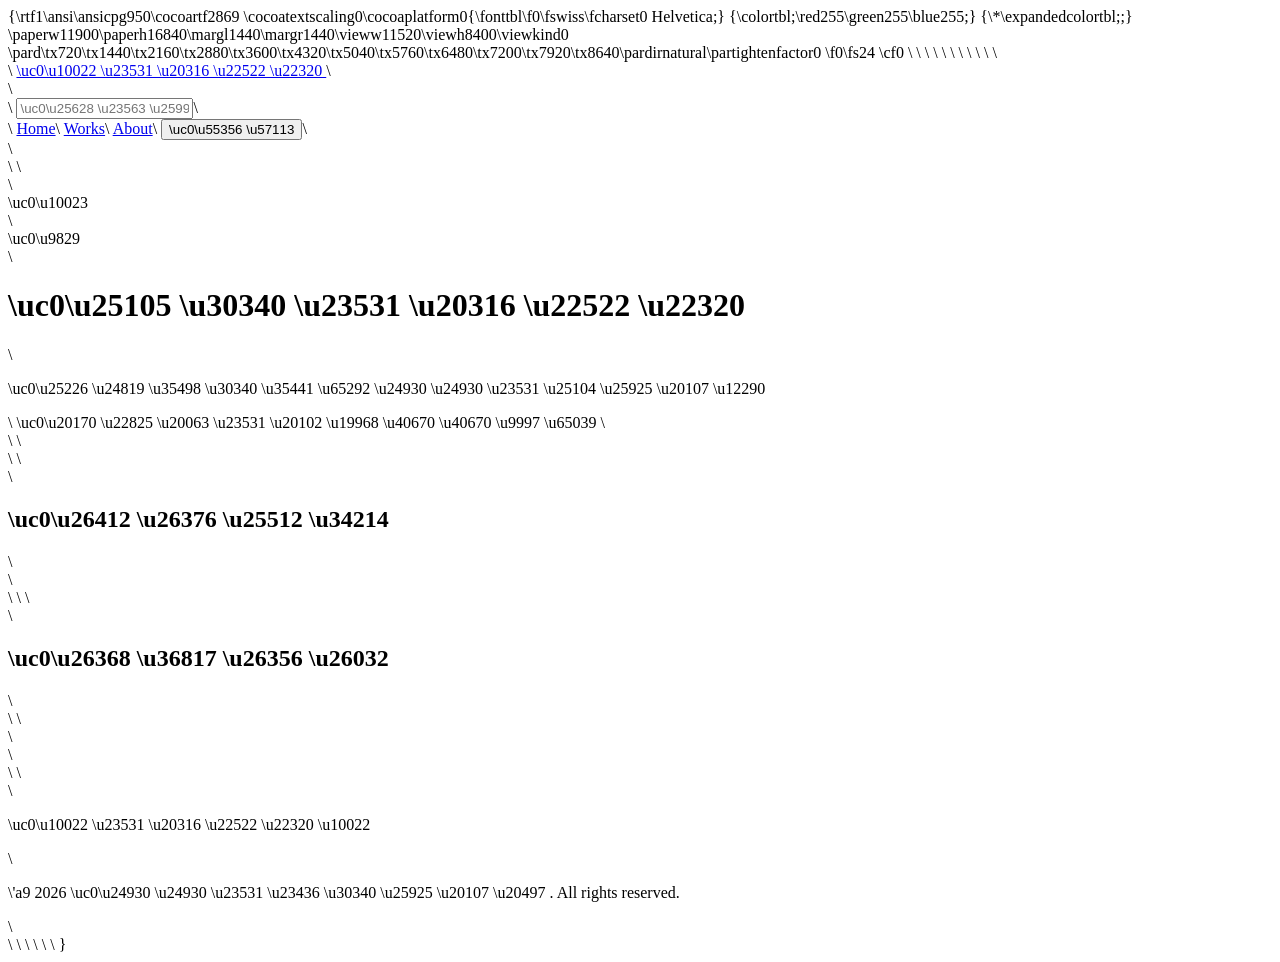
==== index.html @ 7deb7a11 "Add files via upload" ====
{\rtf1\ansi\ansicpg950\cocoartf2869
\cocoatextscaling0\cocoaplatform0{\fonttbl\f0\fswiss\fcharset0 Helvetica;}
{\colortbl;\red255\green255\blue255;}
{\*\expandedcolortbl;;}
\paperw11900\paperh16840\margl1440\margr1440\vieww11520\viewh8400\viewkind0
\pard\tx720\tx1440\tx2160\tx2880\tx3600\tx4320\tx5040\tx5760\tx6480\tx7200\tx7920\tx8640\pardirnatural\partightenfactor0

\f0\fs24 \cf0 <!DOCTYPE html>\
<html lang="zh-Hant">\
<head>\
    <meta charset="UTF-8">\
    <meta name="viewport" content="width=device-width, initial-scale=1.0">\
    <title>\uc0\u25105 \u30340 \u23531 \u20316 \u22522 \u22320 \u65372 \u39318 \u38913 </title>\
    <meta name="description" content="\uc0\u25226 \u24819 \u35498 \u30340 \u35441 \u65292 \u24930 \u24930 \u23531 \u25104 \u25925 \u20107 \u12290 \u36889 \u35041 \u25910 \u34255 \u33879 \u25105 \u30340 \u23567 \u35498 \u33287 \u38568 \u31558 \u12290 ">\
    <meta property="og:title" content="\uc0\u25105 \u30340 \u23531 \u20316 \u22522 \u22320 ">\
    <link rel="stylesheet" href="css/style.css">\
</head>\
<body>\
    <nav class="navbar">\
        <a href="index.html" class="logo">\uc0\u10022  \u23531 \u20316 \u22522 \u22320 </a>\
        <div class="nav-links">\
            <div class="search-box">\
                <input type="text" id="searchInput" placeholder="\uc0\u25628 \u23563 \u25991 \u31456 \u25110 \u20316 \u21697 ...">\
            </div>\
            <a href="index.html">Home</a>\
            <a href="works.html">Works</a>\
            <a href="about.html">About</a>\
            <button id="themeToggle" class="theme-btn">\uc0\u55356 \u57113 </button>\
        </div>\
    </nav>\
\
    <header class="hero">\
        <div class="pixel-decor star-1">\uc0\u10023 </div>\
        <div class="pixel-decor heart-1">\uc0\u9829 </div>\
        <h1>\uc0\u25105 \u30340 \u23531 \u20316 \u22522 \u22320 </h1>\
        <p>\uc0\u25226 \u24819 \u35498 \u30340 \u35441 \u65292 \u24930 \u24930 \u23531 \u25104 \u25925 \u20107 \u12290 </p>\
        <span class="cute-tag">\uc0\u20170 \u22825 \u20063 \u23531 \u20102 \u19968 \u40670 \u40670  \u9997 \u65039 </span>\
    </header>\
\
    <main class="container">\
        <!-- \uc0\u25512 \u34214 \u20316 \u21697  -->\
        <section id="featured-section" class="section">\
            <h2 class="section-title">\uc0\u26412 \u26376 \u25512 \u34214 </h2>\
            <div id="featured-container"></div>\
        </section>\
\
        <!-- \uc0\u26368 \u26032 \u25991 \u31456  -->\
        <section class="section">\
            <h2 class="section-title">\uc0\u26368 \u36817 \u26356 \u26032 </h2>\
            <div class="cards-grid" id="latest-articles">\
                <!-- \uc0\u30001  JS \u33258 \u21205 \u29986 \u29983  -->\
            </div>\
        </section>\
    </main>\
\
    <footer>\
        <p>\uc0\u10022  \u23531 \u20316 \u22522 \u22320  \u10022 </p>\
        <p class="copyright">\'a9 2026 \uc0\u24930 \u24930 \u23531 \u23436 \u30340 \u25925 \u20107 \u20497 . All rights reserved.</p>\
    </footer>\
\
    <script src="js/data.js"></script>\
    <script src="js/main.js"></script>\
    <script>document.addEventListener('DOMContentLoaded', initHome);</script>\
</body>\
</html>}
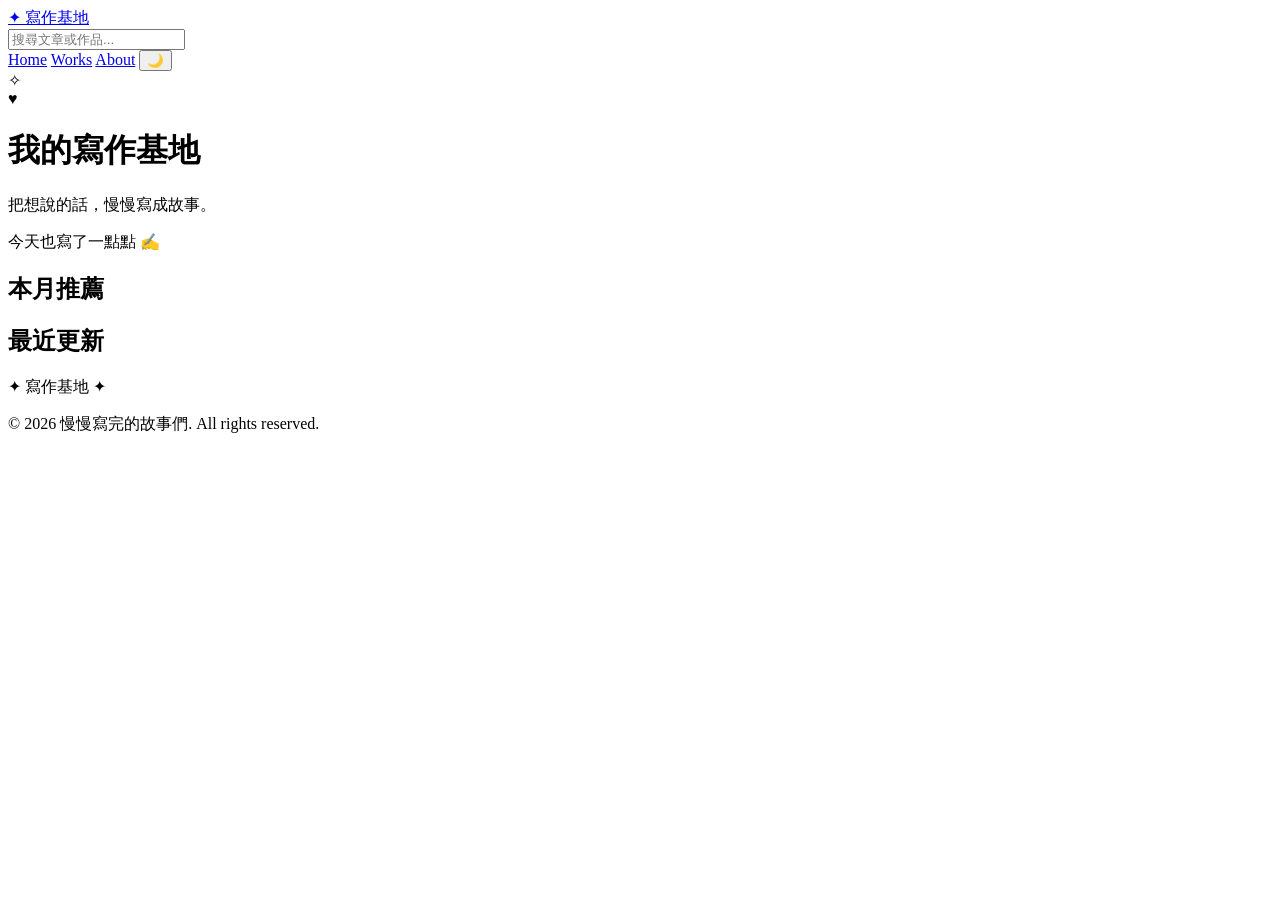
==== commit b52130e7: "index.html" ====
--- a/index.html
+++ b/index.html
@@ -1,65 +1,58 @@
-{\rtf1\ansi\ansicpg950\cocoartf2869
-\cocoatextscaling0\cocoaplatform0{\fonttbl\f0\fswiss\fcharset0 Helvetica;}
-{\colortbl;\red255\green255\blue255;}
-{\*\expandedcolortbl;;}
-\paperw11900\paperh16840\margl1440\margr1440\vieww11520\viewh8400\viewkind0
-\pard\tx720\tx1440\tx2160\tx2880\tx3600\tx4320\tx5040\tx5760\tx6480\tx7200\tx7920\tx8640\pardirnatural\partightenfactor0
+<!DOCTYPE html>
+<html lang="zh-Hant">
+<head>
+    <meta charset="UTF-8">
+    <meta name="viewport" content="width=device-width, initial-scale=1.0">
+    <title>我的寫作基地｜首頁</title>
+    <meta name="description" content="把想說的話，慢慢寫成故事。這裡收藏著我的小說與隨筆。">
+    <meta property="og:title" content="我的寫作基地">
+    <link rel="stylesheet" href="css/style.css">
+</head>
+<body>
+    <nav class="navbar">
+        <a href="index.html" class="logo">✦ 寫作基地</a>
+        <div class="nav-links">
+            <div class="search-box">
+                <input type="text" id="searchInput" placeholder="搜尋文章或作品...">
+            </div>
+            <a href="index.html">Home</a>
+            <a href="works.html">Works</a>
+            <a href="about.html">About</a>
+            <button id="themeToggle" class="theme-btn">🌙</button>
+        </div>
+    </nav>
 
-\f0\fs24 \cf0 <!DOCTYPE html>\
-<html lang="zh-Hant">\
-<head>\
-    <meta charset="UTF-8">\
-    <meta name="viewport" content="width=device-width, initial-scale=1.0">\
-    <title>\uc0\u25105 \u30340 \u23531 \u20316 \u22522 \u22320 \u65372 \u39318 \u38913 </title>\
-    <meta name="description" content="\uc0\u25226 \u24819 \u35498 \u30340 \u35441 \u65292 \u24930 \u24930 \u23531 \u25104 \u25925 \u20107 \u12290 \u36889 \u35041 \u25910 \u34255 \u33879 \u25105 \u30340 \u23567 \u35498 \u33287 \u38568 \u31558 \u12290 ">\
-    <meta property="og:title" content="\uc0\u25105 \u30340 \u23531 \u20316 \u22522 \u22320 ">\
-    <link rel="stylesheet" href="css/style.css">\
-</head>\
-<body>\
-    <nav class="navbar">\
-        <a href="index.html" class="logo">\uc0\u10022  \u23531 \u20316 \u22522 \u22320 </a>\
-        <div class="nav-links">\
-            <div class="search-box">\
-                <input type="text" id="searchInput" placeholder="\uc0\u25628 \u23563 \u25991 \u31456 \u25110 \u20316 \u21697 ...">\
-            </div>\
-            <a href="index.html">Home</a>\
-            <a href="works.html">Works</a>\
-            <a href="about.html">About</a>\
-            <button id="themeToggle" class="theme-btn">\uc0\u55356 \u57113 </button>\
-        </div>\
-    </nav>\
-\
-    <header class="hero">\
-        <div class="pixel-decor star-1">\uc0\u10023 </div>\
-        <div class="pixel-decor heart-1">\uc0\u9829 </div>\
-        <h1>\uc0\u25105 \u30340 \u23531 \u20316 \u22522 \u22320 </h1>\
-        <p>\uc0\u25226 \u24819 \u35498 \u30340 \u35441 \u65292 \u24930 \u24930 \u23531 \u25104 \u25925 \u20107 \u12290 </p>\
-        <span class="cute-tag">\uc0\u20170 \u22825 \u20063 \u23531 \u20102 \u19968 \u40670 \u40670  \u9997 \u65039 </span>\
-    </header>\
-\
-    <main class="container">\
-        <!-- \uc0\u25512 \u34214 \u20316 \u21697  -->\
-        <section id="featured-section" class="section">\
-            <h2 class="section-title">\uc0\u26412 \u26376 \u25512 \u34214 </h2>\
-            <div id="featured-container"></div>\
-        </section>\
-\
-        <!-- \uc0\u26368 \u26032 \u25991 \u31456  -->\
-        <section class="section">\
-            <h2 class="section-title">\uc0\u26368 \u36817 \u26356 \u26032 </h2>\
-            <div class="cards-grid" id="latest-articles">\
-                <!-- \uc0\u30001  JS \u33258 \u21205 \u29986 \u29983  -->\
-            </div>\
-        </section>\
-    </main>\
-\
-    <footer>\
-        <p>\uc0\u10022  \u23531 \u20316 \u22522 \u22320  \u10022 </p>\
-        <p class="copyright">\'a9 2026 \uc0\u24930 \u24930 \u23531 \u23436 \u30340 \u25925 \u20107 \u20497 . All rights reserved.</p>\
-    </footer>\
-\
-    <script src="js/data.js"></script>\
-    <script src="js/main.js"></script>\
-    <script>document.addEventListener('DOMContentLoaded', initHome);</script>\
-</body>\
-</html>}+    <header class="hero">
+        <div class="pixel-decor star-1">✧</div>
+        <div class="pixel-decor heart-1">♥</div>
+        <h1>我的寫作基地</h1>
+        <p>把想說的話，慢慢寫成故事。</p>
+        <span class="cute-tag">今天也寫了一點點 ✍️</span>
+    </header>
+
+    <main class="container">
+        <!-- 推薦作品 -->
+        <section id="featured-section" class="section">
+            <h2 class="section-title">本月推薦</h2>
+            <div id="featured-container"></div>
+        </section>
+
+        <!-- 最新文章 -->
+        <section class="section">
+            <h2 class="section-title">最近更新</h2>
+            <div class="cards-grid" id="latest-articles">
+                <!-- 由 JS 自動產生 -->
+            </div>
+        </section>
+    </main>
+
+    <footer>
+        <p>✦ 寫作基地 ✦</p>
+        <p class="copyright">© 2026 慢慢寫完的故事們. All rights reserved.</p>
+    </footer>
+
+    <script src="js/data.js"></script>
+    <script src="js/main.js"></script>
+    <script>document.addEventListener('DOMContentLoaded', initHome);</script>
+</body>
+</html>
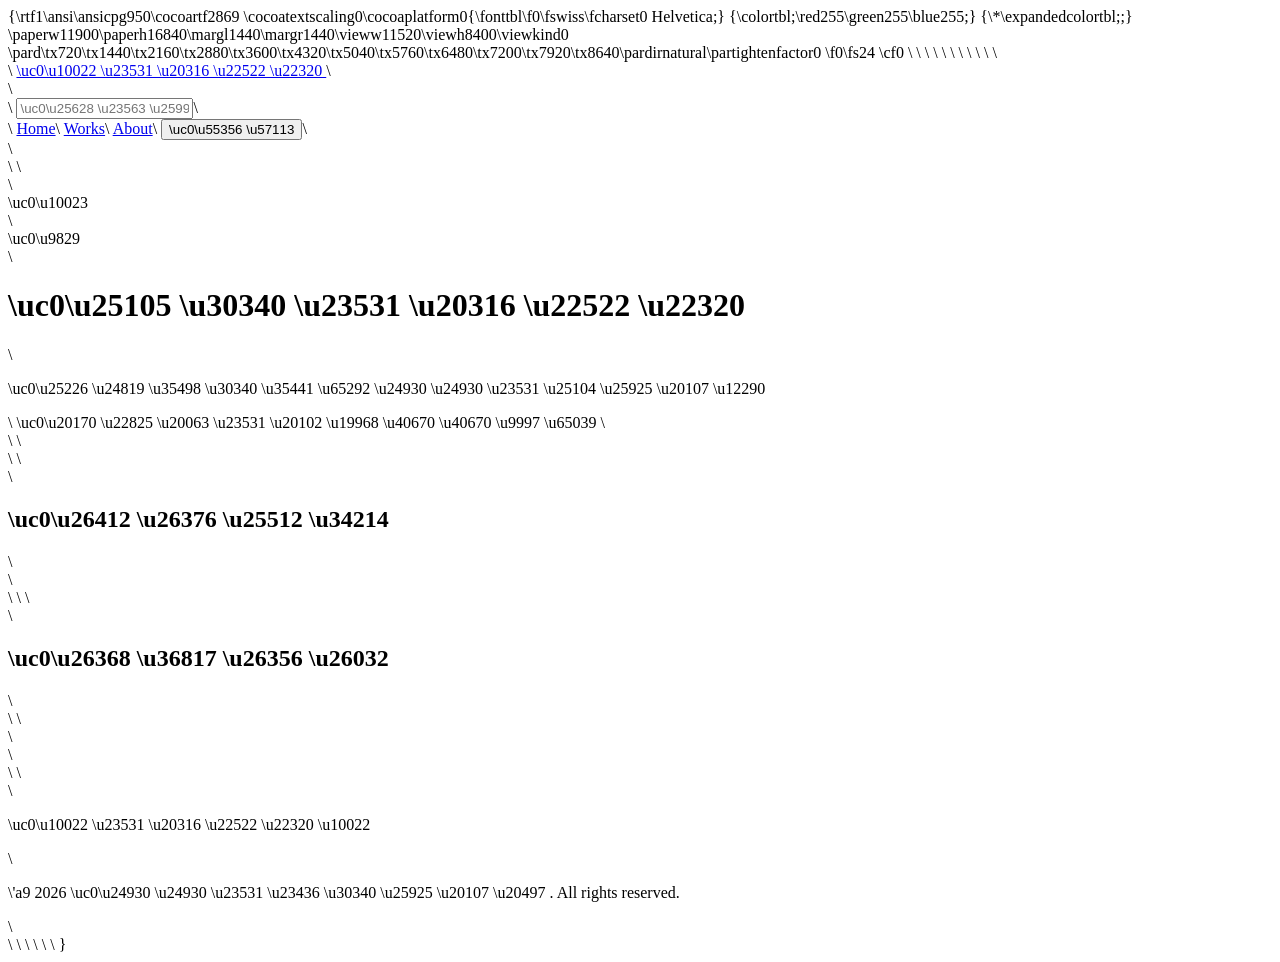
==== commit 207060e2: "Add files via upload" ====
--- a/index.html
+++ b/index.html
@@ -1,58 +1,65 @@
-<!DOCTYPE html>
-<html lang="zh-Hant">
-<head>
-    <meta charset="UTF-8">
-    <meta name="viewport" content="width=device-width, initial-scale=1.0">
-    <title>我的寫作基地｜首頁</title>
-    <meta name="description" content="把想說的話，慢慢寫成故事。這裡收藏著我的小說與隨筆。">
-    <meta property="og:title" content="我的寫作基地">
-    <link rel="stylesheet" href="css/style.css">
-</head>
-<body>
-    <nav class="navbar">
-        <a href="index.html" class="logo">✦ 寫作基地</a>
-        <div class="nav-links">
-            <div class="search-box">
-                <input type="text" id="searchInput" placeholder="搜尋文章或作品...">
-            </div>
-            <a href="index.html">Home</a>
-            <a href="works.html">Works</a>
-            <a href="about.html">About</a>
-            <button id="themeToggle" class="theme-btn">🌙</button>
-        </div>
-    </nav>
+{\rtf1\ansi\ansicpg950\cocoartf2869
+\cocoatextscaling0\cocoaplatform0{\fonttbl\f0\fswiss\fcharset0 Helvetica;}
+{\colortbl;\red255\green255\blue255;}
+{\*\expandedcolortbl;;}
+\paperw11900\paperh16840\margl1440\margr1440\vieww11520\viewh8400\viewkind0
+\pard\tx720\tx1440\tx2160\tx2880\tx3600\tx4320\tx5040\tx5760\tx6480\tx7200\tx7920\tx8640\pardirnatural\partightenfactor0
 
-    <header class="hero">
-        <div class="pixel-decor star-1">✧</div>
-        <div class="pixel-decor heart-1">♥</div>
-        <h1>我的寫作基地</h1>
-        <p>把想說的話，慢慢寫成故事。</p>
-        <span class="cute-tag">今天也寫了一點點 ✍️</span>
-    </header>
-
-    <main class="container">
-        <!-- 推薦作品 -->
-        <section id="featured-section" class="section">
-            <h2 class="section-title">本月推薦</h2>
-            <div id="featured-container"></div>
-        </section>
-
-        <!-- 最新文章 -->
-        <section class="section">
-            <h2 class="section-title">最近更新</h2>
-            <div class="cards-grid" id="latest-articles">
-                <!-- 由 JS 自動產生 -->
-            </div>
-        </section>
-    </main>
-
-    <footer>
-        <p>✦ 寫作基地 ✦</p>
-        <p class="copyright">© 2026 慢慢寫完的故事們. All rights reserved.</p>
-    </footer>
-
-    <script src="js/data.js"></script>
-    <script src="js/main.js"></script>
-    <script>document.addEventListener('DOMContentLoaded', initHome);</script>
-</body>
-</html>
+\f0\fs24 \cf0 <!DOCTYPE html>\
+<html lang="zh-Hant">\
+<head>\
+    <meta charset="UTF-8">\
+    <meta name="viewport" content="width=device-width, initial-scale=1.0">\
+    <title>\uc0\u25105 \u30340 \u23531 \u20316 \u22522 \u22320 \u65372 \u39318 \u38913 </title>\
+    <meta name="description" content="\uc0\u25226 \u24819 \u35498 \u30340 \u35441 \u65292 \u24930 \u24930 \u23531 \u25104 \u25925 \u20107 \u12290 \u36889 \u35041 \u25910 \u34255 \u33879 \u25105 \u30340 \u23567 \u35498 \u33287 \u38568 \u31558 \u12290 ">\
+    <meta property="og:title" content="\uc0\u25105 \u30340 \u23531 \u20316 \u22522 \u22320 ">\
+    <link rel="stylesheet" href="css/style.css">\
+</head>\
+<body>\
+    <nav class="navbar">\
+        <a href="index.html" class="logo">\uc0\u10022  \u23531 \u20316 \u22522 \u22320 </a>\
+        <div class="nav-links">\
+            <div class="search-box">\
+                <input type="text" id="searchInput" placeholder="\uc0\u25628 \u23563 \u25991 \u31456 \u25110 \u20316 \u21697 ...">\
+            </div>\
+            <a href="index.html">Home</a>\
+            <a href="works.html">Works</a>\
+            <a href="about.html">About</a>\
+            <button id="themeToggle" class="theme-btn">\uc0\u55356 \u57113 </button>\
+        </div>\
+    </nav>\
+\
+    <header class="hero">\
+        <div class="pixel-decor star-1">\uc0\u10023 </div>\
+        <div class="pixel-decor heart-1">\uc0\u9829 </div>\
+        <h1>\uc0\u25105 \u30340 \u23531 \u20316 \u22522 \u22320 </h1>\
+        <p>\uc0\u25226 \u24819 \u35498 \u30340 \u35441 \u65292 \u24930 \u24930 \u23531 \u25104 \u25925 \u20107 \u12290 </p>\
+        <span class="cute-tag">\uc0\u20170 \u22825 \u20063 \u23531 \u20102 \u19968 \u40670 \u40670  \u9997 \u65039 </span>\
+    </header>\
+\
+    <main class="container">\
+        <!-- \uc0\u25512 \u34214 \u20316 \u21697  -->\
+        <section id="featured-section" class="section">\
+            <h2 class="section-title">\uc0\u26412 \u26376 \u25512 \u34214 </h2>\
+            <div id="featured-container"></div>\
+        </section>\
+\
+        <!-- \uc0\u26368 \u26032 \u25991 \u31456  -->\
+        <section class="section">\
+            <h2 class="section-title">\uc0\u26368 \u36817 \u26356 \u26032 </h2>\
+            <div class="cards-grid" id="latest-articles">\
+                <!-- \uc0\u30001  JS \u33258 \u21205 \u29986 \u29983  -->\
+            </div>\
+        </section>\
+    </main>\
+\
+    <footer>\
+        <p>\uc0\u10022  \u23531 \u20316 \u22522 \u22320  \u10022 </p>\
+        <p class="copyright">\'a9 2026 \uc0\u24930 \u24930 \u23531 \u23436 \u30340 \u25925 \u20107 \u20497 . All rights reserved.</p>\
+    </footer>\
+\
+    <script src="js/data.js"></script>\
+    <script src="js/main.js"></script>\
+    <script>document.addEventListener('DOMContentLoaded', initHome);</script>\
+</body>\
+</html>}
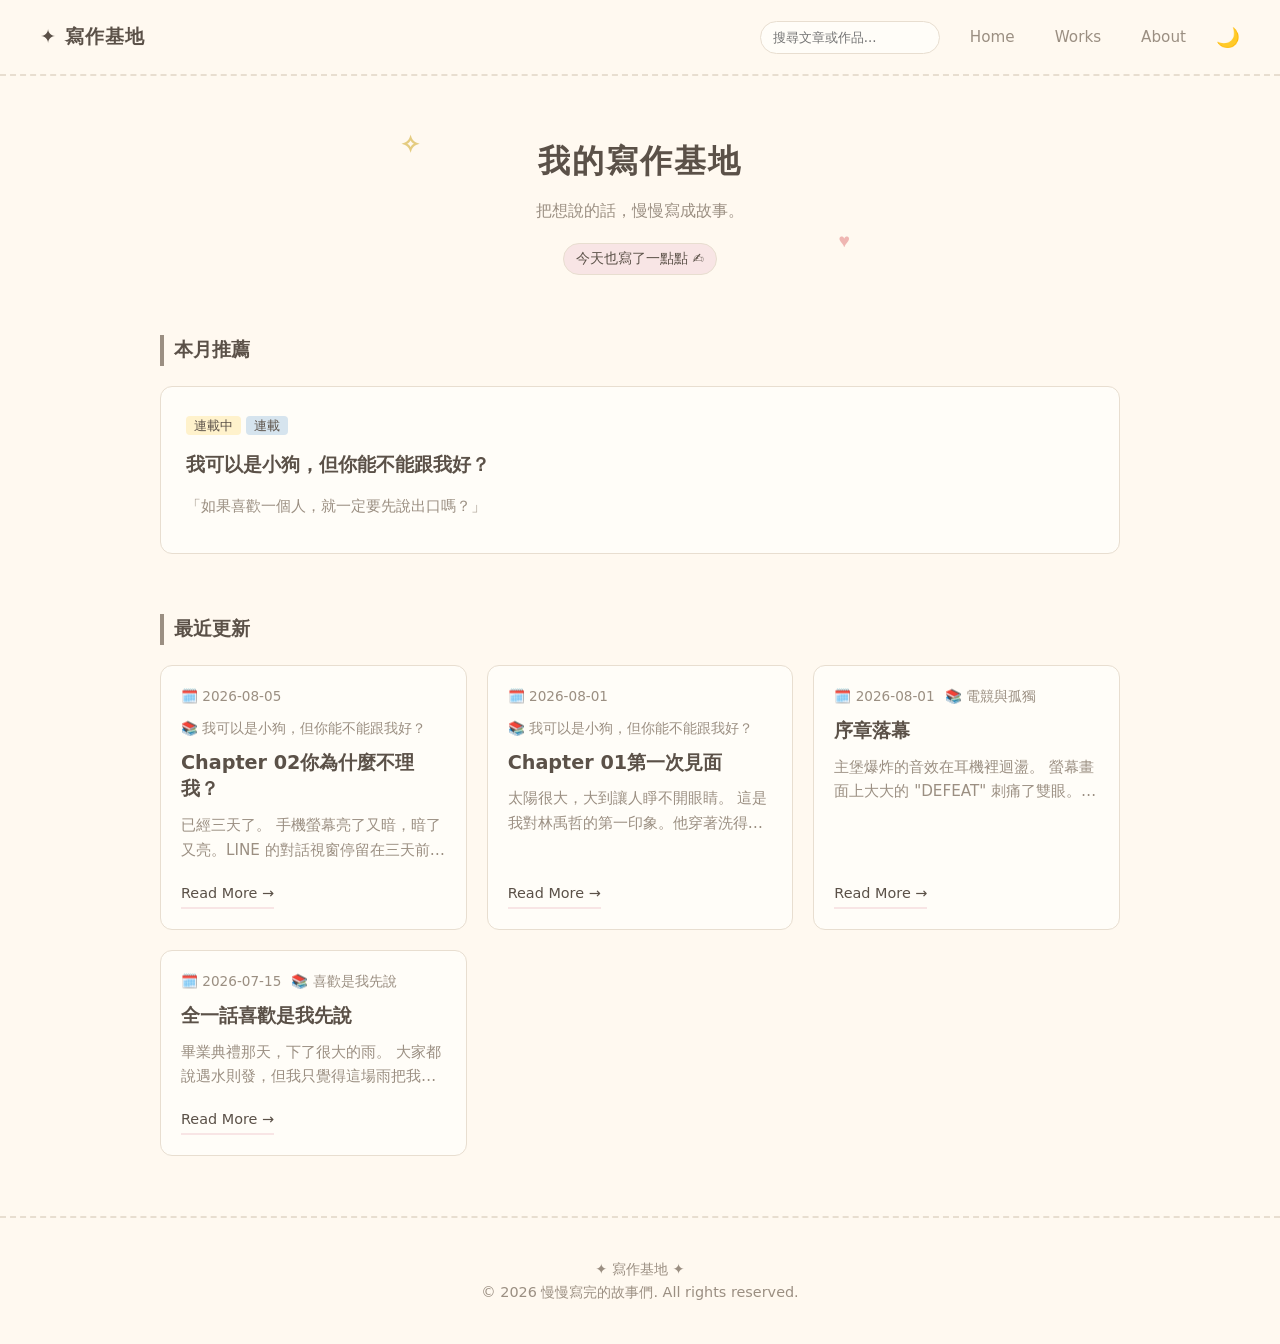
==== commit 2e25733a: "Update index.html" ====
--- a/index.html
+++ b/index.html
@@ -1,65 +1,58 @@
-{\rtf1\ansi\ansicpg950\cocoartf2869
-\cocoatextscaling0\cocoaplatform0{\fonttbl\f0\fswiss\fcharset0 Helvetica;}
-{\colortbl;\red255\green255\blue255;}
-{\*\expandedcolortbl;;}
-\paperw11900\paperh16840\margl1440\margr1440\vieww11520\viewh8400\viewkind0
-\pard\tx720\tx1440\tx2160\tx2880\tx3600\tx4320\tx5040\tx5760\tx6480\tx7200\tx7920\tx8640\pardirnatural\partightenfactor0
+<!DOCTYPE html>
+<html lang="zh-Hant">
+<head>
+    <meta charset="UTF-8">
+    <meta name="viewport" content="width=device-width, initial-scale=1.0">
+    <title>我的寫作基地｜首頁</title>
+    <meta name="description" content="把想說的話，慢慢寫成故事。這裡收藏著我的小說與隨筆。">
+    <meta property="og:title" content="我的寫作基地">
+    <link rel="stylesheet" href="css/style.css">
+</head>
+<body>
+    <nav class="navbar">
+        <a href="index.html" class="logo">✦ 寫作基地</a>
+        <div class="nav-links">
+            <div class="search-box">
+                <input type="text" id="searchInput" placeholder="搜尋文章或作品...">
+            </div>
+            <a href="index.html">Home</a>
+            <a href="works.html">Works</a>
+            <a href="about.html">About</a>
+            <button id="themeToggle" class="theme-btn">🌙</button>
+        </div>
+    </nav>
 
-\f0\fs24 \cf0 <!DOCTYPE html>\
-<html lang="zh-Hant">\
-<head>\
-    <meta charset="UTF-8">\
-    <meta name="viewport" content="width=device-width, initial-scale=1.0">\
-    <title>\uc0\u25105 \u30340 \u23531 \u20316 \u22522 \u22320 \u65372 \u39318 \u38913 </title>\
-    <meta name="description" content="\uc0\u25226 \u24819 \u35498 \u30340 \u35441 \u65292 \u24930 \u24930 \u23531 \u25104 \u25925 \u20107 \u12290 \u36889 \u35041 \u25910 \u34255 \u33879 \u25105 \u30340 \u23567 \u35498 \u33287 \u38568 \u31558 \u12290 ">\
-    <meta property="og:title" content="\uc0\u25105 \u30340 \u23531 \u20316 \u22522 \u22320 ">\
-    <link rel="stylesheet" href="css/style.css">\
-</head>\
-<body>\
-    <nav class="navbar">\
-        <a href="index.html" class="logo">\uc0\u10022  \u23531 \u20316 \u22522 \u22320 </a>\
-        <div class="nav-links">\
-            <div class="search-box">\
-                <input type="text" id="searchInput" placeholder="\uc0\u25628 \u23563 \u25991 \u31456 \u25110 \u20316 \u21697 ...">\
-            </div>\
-            <a href="index.html">Home</a>\
-            <a href="works.html">Works</a>\
-            <a href="about.html">About</a>\
-            <button id="themeToggle" class="theme-btn">\uc0\u55356 \u57113 </button>\
-        </div>\
-    </nav>\
-\
-    <header class="hero">\
-        <div class="pixel-decor star-1">\uc0\u10023 </div>\
-        <div class="pixel-decor heart-1">\uc0\u9829 </div>\
-        <h1>\uc0\u25105 \u30340 \u23531 \u20316 \u22522 \u22320 </h1>\
-        <p>\uc0\u25226 \u24819 \u35498 \u30340 \u35441 \u65292 \u24930 \u24930 \u23531 \u25104 \u25925 \u20107 \u12290 </p>\
-        <span class="cute-tag">\uc0\u20170 \u22825 \u20063 \u23531 \u20102 \u19968 \u40670 \u40670  \u9997 \u65039 </span>\
-    </header>\
-\
-    <main class="container">\
-        <!-- \uc0\u25512 \u34214 \u20316 \u21697  -->\
-        <section id="featured-section" class="section">\
-            <h2 class="section-title">\uc0\u26412 \u26376 \u25512 \u34214 </h2>\
-            <div id="featured-container"></div>\
-        </section>\
-\
-        <!-- \uc0\u26368 \u26032 \u25991 \u31456  -->\
-        <section class="section">\
-            <h2 class="section-title">\uc0\u26368 \u36817 \u26356 \u26032 </h2>\
-            <div class="cards-grid" id="latest-articles">\
-                <!-- \uc0\u30001  JS \u33258 \u21205 \u29986 \u29983  -->\
-            </div>\
-        </section>\
-    </main>\
-\
-    <footer>\
-        <p>\uc0\u10022  \u23531 \u20316 \u22522 \u22320  \u10022 </p>\
-        <p class="copyright">\'a9 2026 \uc0\u24930 \u24930 \u23531 \u23436 \u30340 \u25925 \u20107 \u20497 . All rights reserved.</p>\
-    </footer>\
-\
-    <script src="js/data.js"></script>\
-    <script src="js/main.js"></script>\
-    <script>document.addEventListener('DOMContentLoaded', initHome);</script>\
-</body>\
-</html>}+    <header class="hero">
+        <div class="pixel-decor star-1">✧</div>
+        <div class="pixel-decor heart-1">♥</div>
+        <h1>我的寫作基地</h1>
+        <p>把想說的話，慢慢寫成故事。</p>
+        <span class="cute-tag">今天也寫了一點點 ✍️</span>
+    </header>
+
+    <main class="container">
+        <!-- 推薦作品 -->
+        <section id="featured-section" class="section">
+            <h2 class="section-title">本月推薦</h2>
+            <div id="featured-container"></div>
+        </section>
+
+        <!-- 最新文章 -->
+        <section class="section">
+            <h2 class="section-title">最近更新</h2>
+            <div class="cards-grid" id="latest-articles">
+                <!-- 由 JS 自動產生 -->
+            </div>
+        </section>
+    </main>
+
+    <footer>
+        <p>✦ 寫作基地 ✦</p>
+        <p class="copyright">© 2026 慢慢寫完的故事們. All rights reserved.</p>
+    </footer>
+
+    <script src="js/data.js"></script>
+    <script src="js/main.js"></script>
+    <script>document.addEventListener('DOMContentLoaded', initHome);</script>
+</body>
+</html>
--- a/css/style.css
+++ b/css/style.css
@@ -0,0 +1,490 @@
+/* ==================== 
+   CSS Variables & Theme
+   ==================== */
+:root {
+    /* 奶油色系 Light Mode */
+    --bg-main: #FFF9F0;
+    --bg-card: #FFFDF8;
+    --text-main: #5B5148;
+    --text-sub: #9B8F82;
+    --border-color: #E8DED0;
+    --accent-blue: #D6E4EE;
+    --accent-pink: #F8E5E5;
+    --accent-yellow: #FFF2CC;
+    --hover-shadow: rgba(91, 81, 72, 0.08);
+    --btn-hover: #E8DED0;
+}
+
+[data-theme="dark"] {
+    /* 深色模式 Dark Mode */
+    --bg-main: #2A2624;
+    --bg-card: #383330;
+    --text-main: #E8DED0;
+    --text-sub: #A89F95;
+    --border-color: #5B5148;
+    --accent-blue: #4A5C6B;
+    --accent-pink: #6B4A4A;
+    --accent-yellow: #6B5C3A;
+    --hover-shadow: rgba(0, 0, 0, 0.2);
+    --btn-hover: #4A433D;
+}
+
+/* ==================== 
+   Global Styles
+   ==================== */
+* {
+    box-sizing: border-box;
+    margin: 0;
+    padding: 0;
+    transition: background-color 0.3s ease, color 0.3s ease;
+}
+
+body {
+    font-family: 'Noto Sans TC', 'PingFang TC', 'Microsoft JhengHei', system-ui, sans-serif;
+    background-color: var(--bg-main);
+    color: var(--text-main);
+    line-height: 1.6;
+    overflow-x: hidden;
+}
+
+a {
+    text-decoration: none;
+    color: inherit;
+}
+
+ul {
+    list-style: none;
+}
+
+.container {
+    max-width: 1000px;
+    margin: 0 auto;
+    padding: 0 20px;
+}
+
+/* ==================== 
+   Navbar
+   ==================== */
+.navbar {
+    display: flex;
+    justify-content: space-between;
+    align-items: center;
+    padding: 20px 40px;
+    background-color: var(--bg-main);
+    position: sticky;
+    top: 0;
+    z-index: 100;
+    border-bottom: 2px dashed var(--border-color);
+}
+
+.logo {
+    font-weight: bold;
+    font-size: 1.2rem;
+    letter-spacing: 1px;
+}
+
+.nav-links {
+    display: flex;
+    align-items: center;
+    gap: 20px;
+}
+
+.nav-links a {
+    font-size: 0.95rem;
+    color: var(--text-sub);
+    padding: 5px 10px;
+    border-radius: 8px;
+    transition: all 0.2s ease;
+}
+
+.nav-links a:hover, .nav-links a.active {
+    color: var(--text-main);
+    background-color: var(--accent-yellow);
+}
+
+.theme-btn {
+    background: none;
+    border: none;
+    cursor: pointer;
+    font-size: 1.2rem;
+}
+
+/* Search Box */
+.search-box input {
+    padding: 8px 12px;
+    border: 1px solid var(--border-color);
+    border-radius: 20px;
+    background-color: var(--bg-card);
+    color: var(--text-main);
+    font-family: inherit;
+    outline: none;
+    width: 180px;
+    transition: width 0.3s;
+}
+.search-box input:focus {
+    width: 220px;
+    border-color: var(--text-sub);
+}
+
+/* ==================== 
+   Hero Section
+   ==================== */
+.hero {
+    text-align: center;
+    padding: 60px 20px;
+    position: relative;
+    max-width: 600px;
+    margin: 0 auto;
+}
+
+.hero h1 {
+    font-size: 2rem;
+    margin-bottom: 10px;
+    letter-spacing: 2px;
+}
+
+.hero p {
+    color: var(--text-sub);
+    margin-bottom: 20px;
+}
+
+.cute-tag {
+    display: inline-block;
+    background-color: var(--accent-pink);
+    padding: 4px 12px;
+    border-radius: 20px;
+    font-size: 0.85rem;
+    color: var(--text-main);
+    border: 1px solid var(--border-color);
+}
+
+/* Pixel Decorations (Pure CSS / Text) */
+.pixel-decor {
+    position: absolute;
+    font-family: 'Courier New', Courier, monospace;
+    font-weight: bold;
+    opacity: 0.6;
+    animation: float 3s ease-in-out infinite;
+}
+
+.star-1 { top: 20%; left: 10%; color: #d4af37; font-size: 1.5rem; }
+.heart-1 { bottom: 30%; right: 15%; color: #e68a8a; font-size: 1.2rem; animation-delay: 1s; }
+
+@keyframes float {
+    0%, 100% { transform: translateY(0); }
+    50% { transform: translateY(-10px); }
+}
+
+/* ==================== 
+   Sections & Cards
+   ==================== */
+.section {
+    margin-bottom: 60px;
+}
+
+.section-title {
+    font-size: 1.2rem;
+    border-left: 4px solid var(--text-sub);
+    padding-left: 10px;
+    margin-bottom: 20px;
+    display: inline-block;
+}
+
+.cards-grid {
+    display: grid;
+    grid-template-columns: repeat(auto-fill, minmax(300px, 1fr));
+    gap: 20px;
+}
+
+.card {
+    background-color: var(--bg-card);
+    border: 1px solid var(--border-color);
+    border-radius: 12px;
+    padding: 20px;
+    display: flex;
+    flex-direction: column;
+    gap: 10px;
+    transition: transform 0.2s ease, box-shadow 0.2s ease;
+    cursor: pointer;
+}
+
+.card:hover {
+    transform: translateY(-4px);
+    box-shadow: 0 8px 16px var(--hover-shadow);
+}
+
+.card-meta {
+    font-size: 0.85rem;
+    color: var(--text-sub);
+    display: flex;
+    gap: 10px;
+    flex-wrap: wrap;
+}
+
+.card-title {
+    font-size: 1.2rem;
+    font-weight: bold;
+    line-height: 1.4;
+}
+
+.card-desc {
+    font-size: 0.95rem;
+    color: var(--text-sub);
+    display: -webkit-box;
+    -webkit-line-clamp: 2;
+    -webkit-box-orient: vertical;
+    overflow: hidden;
+    margin-bottom: 10px;
+}
+
+.tag {
+    background-color: var(--accent-blue);
+    padding: 2px 8px;
+    border-radius: 4px;
+    font-size: 0.8rem;
+}
+.tag.status { background-color: var(--accent-yellow); }
+
+.card-btn {
+    margin-top: auto;
+    align-self: flex-start;
+    font-size: 0.9rem;
+    color: var(--text-main);
+    border-bottom: 2px solid var(--accent-pink);
+    padding-bottom: 2px;
+}
+
+/* ==================== 
+   Works Page & Categories
+   ==================== */
+.page-header {
+    text-align: center;
+    padding: 40px 0;
+}
+
+.categories-filter {
+    display: flex;
+    justify-content: center;
+    gap: 15px;
+    margin-top: 20px;
+    flex-wrap: wrap;
+}
+
+.cat-btn {
+    background-color: var(--bg-card);
+    border: 1px solid var(--border-color);
+    padding: 8px 16px;
+    border-radius: 20px;
+    cursor: pointer;
+    color: var(--text-main);
+    transition: all 0.2s;
+}
+
+.cat-btn:hover, .cat-btn.active {
+    background-color: var(--text-main);
+    color: var(--bg-main);
+}
+
+.works-list {
+    display: flex;
+    flex-direction: column;
+    gap: 20px;
+}
+
+.work-row {
+    background-color: var(--bg-card);
+    border: 1px solid var(--border-color);
+    border-radius: 12px;
+    padding: 25px;
+    display: flex;
+    flex-direction: column;
+    gap: 15px;
+    transition: transform 0.2s ease;
+}
+
+.work-row:hover {
+    transform: translateX(5px);
+    border-color: var(--text-sub);
+}
+
+/* ==================== 
+   Work Detail Page
+   ==================== */
+.work-detail-container {
+    max-width: 800px;
+    padding-top: 40px;
+}
+
+.work-header h1 {
+    font-size: 1.8rem;
+    margin-bottom: 15px;
+}
+
+.work-desc {
+    margin: 20px 0;
+    color: var(--text-sub);
+    line-height: 1.8;
+}
+
+.divider {
+    text-align: center;
+    color: var(--border-color);
+    letter-spacing: 2px;
+    margin: 40px 0;
+}
+
+.chapter-item {
+    display: flex;
+    justify-content: space-between;
+    padding: 15px 20px;
+    border-bottom: 1px dashed var(--border-color);
+    transition: background-color 0.2s;
+}
+
+.chapter-item:hover {
+    background-color: var(--bg-card);
+    border-radius: 8px;
+    border-bottom: 1px solid transparent;
+}
+
+/* ==================== 
+   Article Reading Page (Core)
+   ==================== */
+.reading-container {
+    max-width: 760px; /* 控制舒服的閱讀寬度 */
+    margin: 0 auto;
+    padding: 40px 20px;
+}
+
+.article-header {
+    text-align: center;
+    margin-bottom: 40px;
+}
+
+.article-header h1 {
+    font-size: 1.8rem;
+    margin-bottom: 15px;
+    font-family: 'Noto Serif TC', serif; /* 小說標題適合明體 */
+}
+
+.article-meta {
+    color: var(--text-sub);
+    font-size: 0.9rem;
+}
+
+.article-body {
+    font-family: 'Noto Serif TC', 'PingFang TC', serif; /* 正文推薦明體，閱讀小說更有感 */
+    font-size: 18px;
+    line-height: 2.1; /* 充足行距 */
+    color: var(--text-main);
+    letter-spacing: 0.05em;
+}
+
+.article-body p {
+    margin-bottom: 2em; /* 段落間距明顯 */
+    text-indent: 2em; /* 中文首行縮排 */
+}
+
+.article-nav {
+    display: flex;
+    justify-content: space-between;
+    margin-top: 60px;
+    padding-top: 20px;
+    border-top: 1px solid var(--border-color);
+}
+
+.nav-btn {
+    padding: 10px 20px;
+    border: 1px solid var(--border-color);
+    border-radius: 8px;
+    background-color: var(--bg-card);
+    color: var(--text-main);
+    transition: all 0.2s;
+}
+
+.nav-btn:hover:not(:disabled) {
+    background-color: var(--btn-hover);
+}
+
+.nav-btn:disabled {
+    opacity: 0.3;
+    cursor: not-allowed;
+}
+
+.back-btn {
+    background: none;
+    border: none;
+    color: var(--text-sub);
+    text-decoration: underline;
+    text-underline-offset: 4px;
+    cursor: pointer;
+}
+
+/* ==================== 
+   About Page
+   ==================== */
+.about-box {
+    background-color: var(--bg-card);
+    border: 1px solid var(--border-color);
+    border-radius: 12px;
+    padding: 40px;
+    text-align: center;
+    line-height: 2;
+    margin-top: 20px;
+}
+
+/* ==================== 
+   Footer
+   ==================== */
+footer {
+    text-align: center;
+    padding: 40px 20px;
+    margin-top: 60px;
+    border-top: 2px dashed var(--border-color);
+    color: var(--text-sub);
+    font-size: 0.9rem;
+}
+
+/* ==================== 
+   RWD Mobile Adjustments
+   ==================== */
+@media (max-width: 768px) {
+    .navbar {
+        flex-direction: column;
+        padding: 15px;
+        gap: 15px;
+    }
+    
+    .nav-links {
+        flex-wrap: wrap;
+        justify-content: center;
+        width: 100%;
+    }
+    
+    .search-box input {
+        width: 100%;
+    }
+    
+    .search-box input:focus {
+        width: 100%;
+    }
+
+    .hero {
+        padding: 40px 20px;
+    }
+    
+    .article-body {
+        font-size: 17px;
+        line-height: 1.9;
+    }
+    
+    .article-body p {
+        margin-bottom: 1.5em;
+    }
+    
+    .article-nav {
+        flex-direction: column;
+        gap: 15px;
+        text-align: center;
+    }
+}
